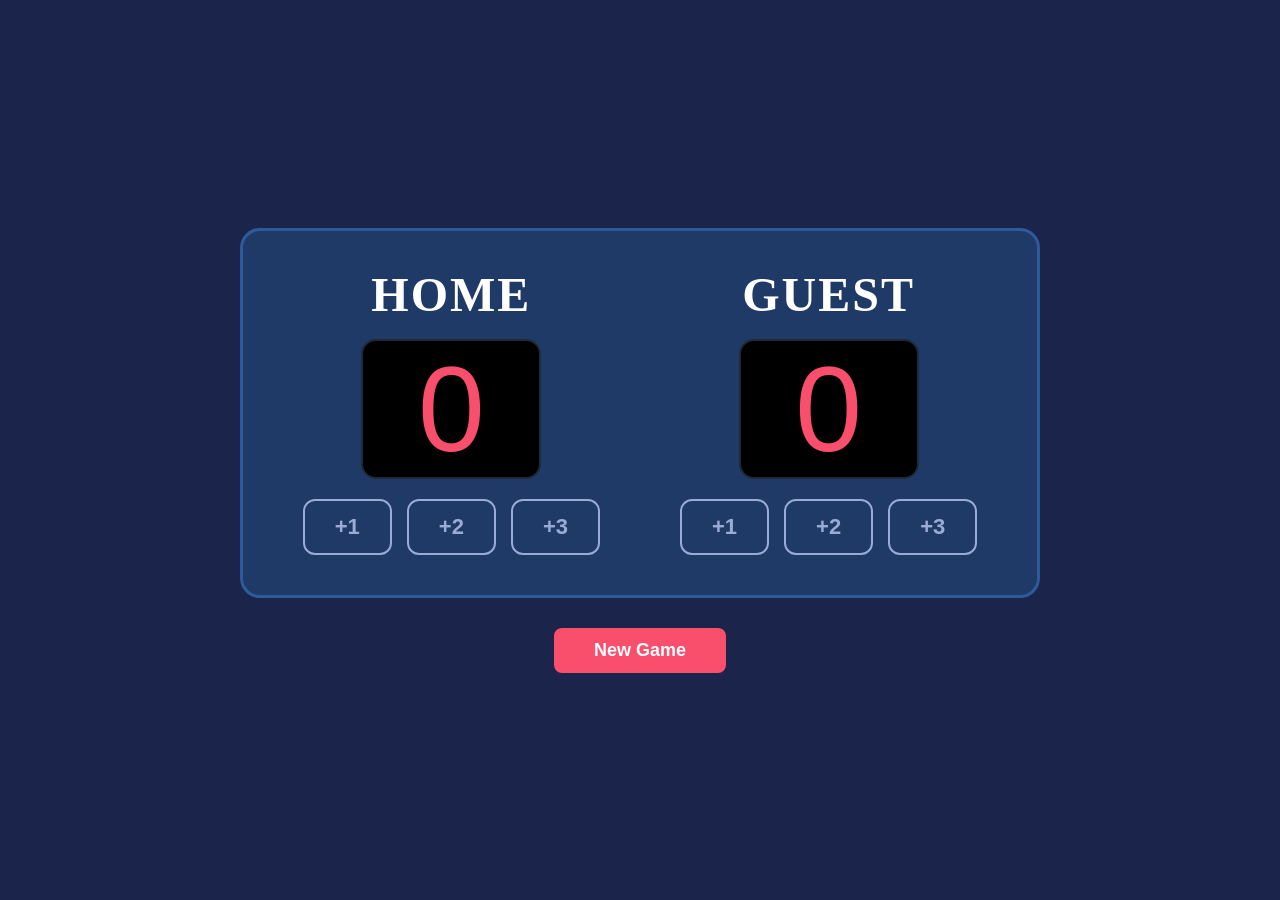
==== Basketball-score-sol/index.html @ 954e1007 "basketball-score-soloproj" ====
<html>
  <head>
    <link rel="stylesheet" href="index.css" />
    <link
      href="https://fonts.cdnfonts.com/css/cursed-timer-ulil"
      rel="stylesheet"
    />
  </head>

  <body>
    <div class="wrapper">
      <div class="container">
        <div class="team">
          <h3 class="main-text">HOME</h3>
          <p class="point-text" id="home-point">0</p>
          <div class="buttons-group">
            <button class="button-score" onclick="incrementHome(1)">+1</button>
            <button class="button-score" onclick="incrementHome(2)">+2</button>
            <button class="button-score" onclick="incrementHome(3)">+3</button>
          </div>
        </div>
        <div class="team">
          <h3 class="main-text">GUEST</h3>
          <p class="point-text" id="guest-point">0</p>
          <div class="buttons-group">
            <button class="button-score" onclick="incrementGuest(1)">+1</button>
            <button class="button-score" onclick="incrementGuest(2)">+2</button>
            <button class="button-score" onclick="incrementGuest(3)">+3</button>
          </div>
        </div>
      </div>
      <button class="new-game" onclick="newGame()">New Game</button>
    </div>
    <script src="index.js"></script>
  </body>
</html>
---- Basketball-score-sol/index.css ----
* {
  box-sizing: border-box;
}

body {
  margin: 0;
  background-color: #1b244a;
  display: flex;
  justify-content: center;
  align-items: center;
  min-height: 100vh;
  font-family: "Verdana", sans-serif;
}

.wrapper {
  display: flex;
  flex-direction: column;
  align-items: center;
  gap: 30px;
}

.container {
  display: flex;
  justify-content: space-around;
  gap: 80px;
  background-color: #1f3a67;
  padding: 40px 60px;
  border-radius: 20px;
  border: 3px solid #2d5a9b;
}

.team {
  display: flex;
  flex-direction: column;
  align-items: center;
  gap: 20px;
}

.buttons-group {
  display: flex;
  gap: 15px;
}

.main-text {
  margin: 0;
  font-family: "Verdana";
  font-style: normal;
  font-weight: 700;
  font-size: 48px;
  line-height: 1;
  text-align: center;
  color: #ffffff;
  letter-spacing: 2px;
}

.point-text {
  margin: 0;
  display: flex;
  justify-content: center;
  align-items: center;
  width: 180px;
  height: 140px;
  font-family: "Cursed Timer ULiL", sans-serif;
  font-style: normal;
  font-weight: 400;
  font-size: 120px;
  line-height: 1;
  text-align: center;
  color: #f94f6d;
  border: #1f2937 2px solid;
  background-color: black;
  border-radius: 15px;
  padding: 10px 20px;
}

.button-score {
  font-family: "Verdana", sans-serif;
  font-style: normal;
  font-weight: 600;
  font-size: 22px;
  line-height: 1;
  text-align: center;
  color: #9aabd8;
  border: #9aabd8 2px solid;
  background-color: transparent;
  border-radius: 12px;
  padding: 15px 30px;
  cursor: pointer;
  transition: all 0.3s ease;
}

.button-score:hover {
  background-color: rgba(154, 171, 216, 0.1);
  border-color: #ffffff;
  color: #ffffff;
}

.new-game {
  background-color: #f94f6d;
  color: white;
  font-weight: bold;
  font-size: 18px;
  border: none;
  padding: 12px 40px;
  position: static;
  border-radius: 8px;
  cursor: pointer;
  transition: all 0.3s ease;
  font-family: "Verdana", sans-serif;
}

.new-game:hover {
  background-color: #ff6b7d;
  transform: scale(1.05);
}
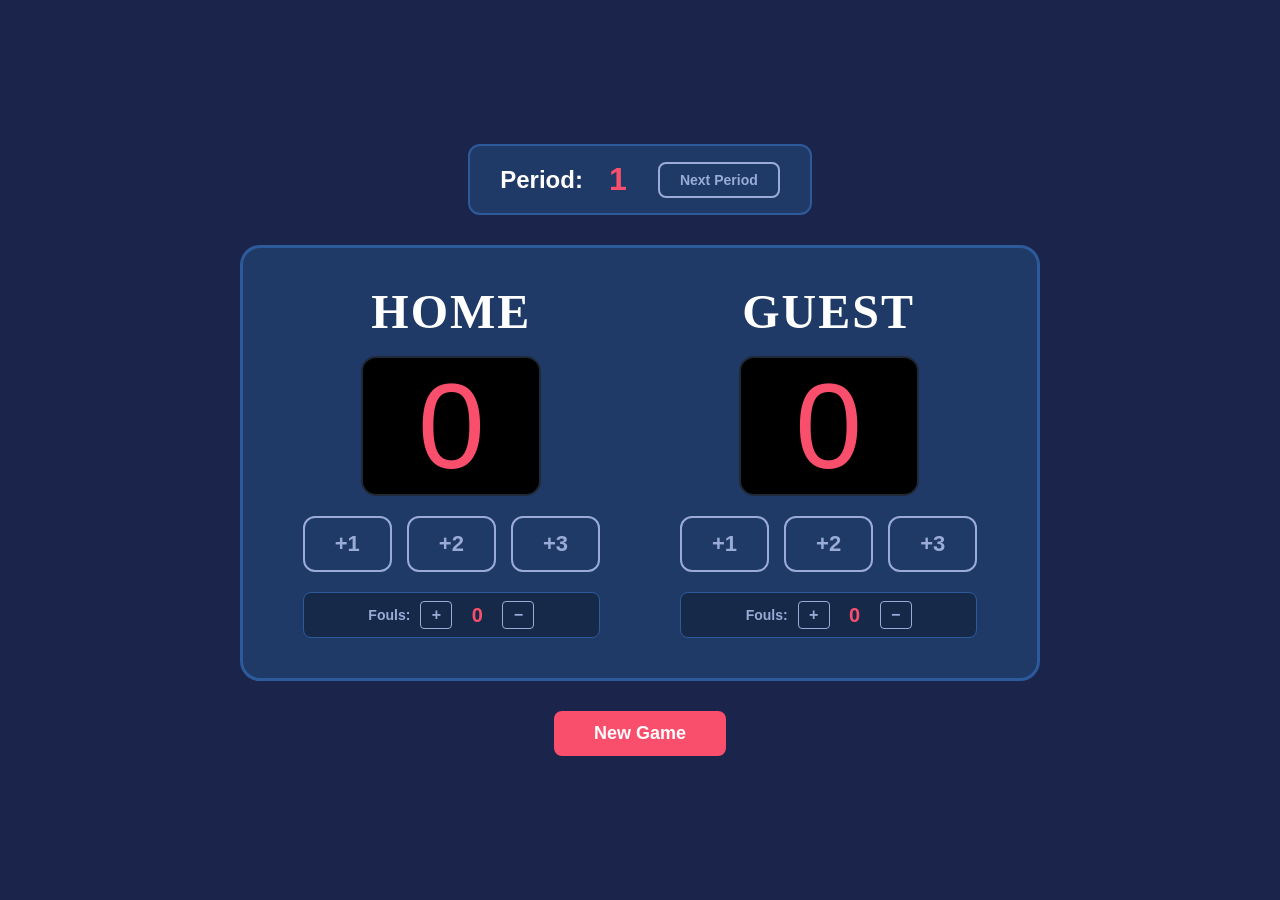
==== commit 80e64336: "basketball-stretch-goals" ====
--- a/Basketball-score-sol/index.html
+++ b/Basketball-score-sol/index.html
@@ -9,8 +9,19 @@
 
   <body>
     <div class="wrapper">
+      <!-- Period Display -->
+      <div class="period-display">
+        <div class="period-info">
+          <span>Period:</span>
+          <span id="period" class="period-number">1</span>
+        </div>
+        <button class="button-period" onclick="nextPeriod()">
+          Next Period
+        </button>
+      </div>
+
       <div class="container">
-        <div class="team">
+        <div class="team" id="home-team">
           <h3 class="main-text">HOME</h3>
           <p class="point-text" id="home-point">0</p>
           <div class="buttons-group">
@@ -18,14 +29,39 @@
             <button class="button-score" onclick="incrementHome(2)">+2</button>
             <button class="button-score" onclick="incrementHome(3)">+3</button>
           </div>
+          <div class="stats-group">
+            <div class="stat-item">
+              <span class="stat-label">Fouls:</span>
+              <button class="button-stat" onclick="incrementHomeFouls()">
+                +
+              </button>
+              <span id="home-fouls" class="stat-value">0</span>
+              <button class="button-stat" onclick="decrementHomeFouls()">
+                −
+              </button>
+            </div>
+          </div>
         </div>
-        <div class="team">
+
+        <div class="team" id="guest-team">
           <h3 class="main-text">GUEST</h3>
           <p class="point-text" id="guest-point">0</p>
           <div class="buttons-group">
             <button class="button-score" onclick="incrementGuest(1)">+1</button>
             <button class="button-score" onclick="incrementGuest(2)">+2</button>
             <button class="button-score" onclick="incrementGuest(3)">+3</button>
+          </div>
+          <div class="stats-group">
+            <div class="stat-item">
+              <span class="stat-label">Fouls:</span>
+              <button class="button-stat" onclick="incrementGuestFouls()">
+                +
+              </button>
+              <span id="guest-fouls" class="stat-value">0</span>
+              <button class="button-stat" onclick="decrementGuestFouls()">
+                −
+              </button>
+            </div>
           </div>
         </div>
       </div>
--- a/Basketball-score-sol/index.css
+++ b/Basketball-score-sol/index.css
@@ -113,3 +113,125 @@
   background-color: #ff6b7d;
   transform: scale(1.05);
 }
+
+/* Period Display */
+.period-display {
+  display: flex;
+  align-items: center;
+  gap: 20px;
+  background-color: #1f3a67;
+  padding: 15px 30px;
+  border-radius: 12px;
+  border: 2px solid #2d5a9b;
+}
+
+.period-info {
+  display: flex;
+  align-items: center;
+  gap: 15px;
+  font-size: 24px;
+  font-weight: bold;
+  color: #ffffff;
+}
+
+.period-number {
+  font-size: 32px;
+  color: #f94f6d;
+  font-weight: bold;
+  min-width: 40px;
+  text-align: center;
+}
+
+.button-period {
+  font-family: "Verdana", sans-serif;
+  font-weight: 600;
+  font-size: 14px;
+  color: #9aabd8;
+  border: #9aabd8 2px solid;
+  background-color: transparent;
+  border-radius: 8px;
+  padding: 8px 20px;
+  cursor: pointer;
+  transition: all 0.3s ease;
+}
+
+.button-period:hover {
+  background-color: rgba(154, 171, 216, 0.1);
+  border-color: #ffffff;
+  color: #ffffff;
+}
+
+/* Stats Group (Fouls) */
+.stats-group {
+  display: flex;
+  gap: 15px;
+  flex-direction: column;
+  width: 100%;
+}
+
+.stat-item {
+  display: flex;
+  align-items: center;
+  justify-content: center;
+  gap: 10px;
+  background-color: rgba(0, 0, 0, 0.3);
+  padding: 8px 15px;
+  border-radius: 8px;
+  border: 1px solid #2d5a9b;
+}
+
+.stat-label {
+  font-size: 14px;
+  font-weight: 600;
+  color: #9aabd8;
+}
+
+.stat-value {
+  font-size: 20px;
+  font-weight: bold;
+  color: #f94f6d;
+  min-width: 30px;
+  text-align: center;
+}
+
+.button-stat {
+  font-family: "Verdana", sans-serif;
+  font-weight: bold;
+  font-size: 16px;
+  color: #9aabd8;
+  border: #9aabd8 1px solid;
+  background-color: transparent;
+  border-radius: 4px;
+  padding: 4px 10px;
+  cursor: pointer;
+  transition: all 0.2s ease;
+  min-width: 32px;
+}
+
+.button-stat:hover {
+  background-color: rgba(154, 171, 216, 0.1);
+  border-color: #ffffff;
+  color: #ffffff;
+}
+
+/* Leader Highlighting */
+.team.leader {
+  background: linear-gradient(
+    135deg,
+    rgba(249, 79, 109, 0.2),
+    rgba(255, 107, 125, 0.2)
+  );
+  padding: 20px;
+  border-radius: 15px;
+  border: 2px solid #f94f6d;
+  box-shadow: 0 0 20px rgba(249, 79, 109, 0.3);
+}
+
+.team.leader .main-text {
+  color: #ffd700;
+  text-shadow: 0 0 10px rgba(255, 215, 0, 0.5);
+}
+
+.team {
+  transition: all 0.3s ease;
+}
